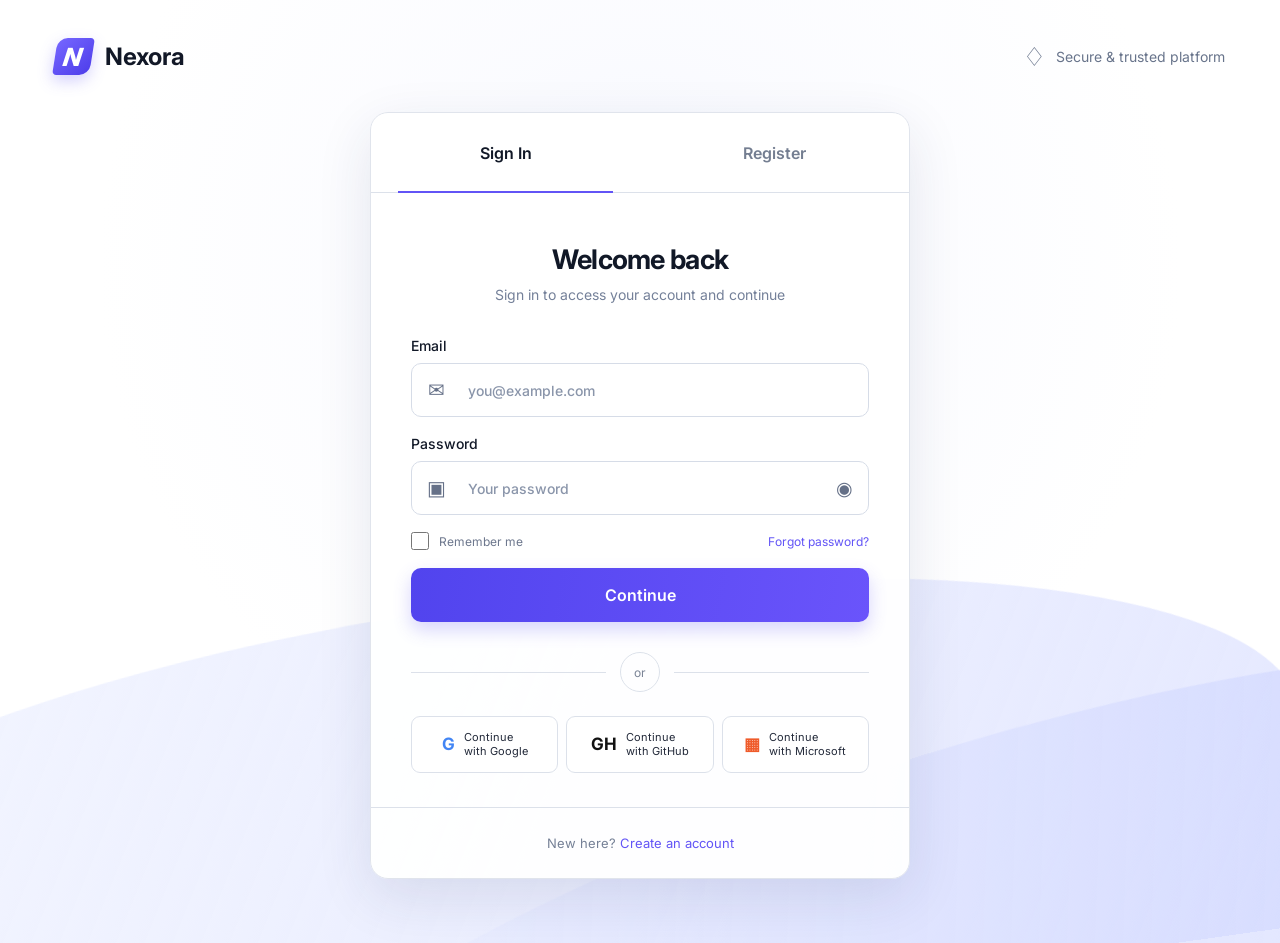
==== wwwroot/login.html @ 3cf32107 "Initial SearchSystem project" ====
<!DOCTYPE html>
<html lang="en"><head><meta charset="UTF-8"><meta name="viewport" content="width=device-width,initial-scale=1"><title>Sign in | Nexora</title><link rel="stylesheet" href="styles.css?v=2"></head>
<body class="auth-page">
<header class="site-header"><a class="brand" href="index.html"><span class="brand-mark">N</span><span>Nexora</span></a><div class="trust-badge"><span>♢</span> Secure &amp; trusted platform</div></header>
<div class="wave wave-one"></div><div class="wave wave-two"></div>
<main class="auth-shell"><section class="auth-card login-card">
<nav class="auth-tabs"><a class="active" href="login.html">Sign In</a><a href="index.html">Register</a></nav>
<div class="auth-content"><div class="form-heading"><h1>Welcome back</h1><p>Sign in to access your account and continue</p></div>
<form id="loginForm">
<label>Email<span class="field"><span class="icon">✉</span><input id="loginEmail" type="email" placeholder="you@example.com" autocomplete="email" required></span></label>
<label>Password<span class="field"><span class="icon">▣</span><input id="loginPassword" type="password" placeholder="Your password" autocomplete="current-password" required><button class="eye-toggle" type="button" data-target="loginPassword" aria-label="Show password">◉</button></span></label>
<div class="form-options"><label class="check-line"><input id="rememberMe" type="checkbox"><span>Remember me</span></label><a href="#">Forgot password?</a></div>
<p id="loginMessage" class="form-message" aria-live="polite"></p><button class="primary-button" type="submit">Continue</button>
</form><div class="divider"><span>or</span></div>
<div class="social-buttons"><button type="button"><b class="google">G</b><span>Continue<br>with Google</span></button><button type="button"><b class="github">GH</b><span>Continue<br>with GitHub</span></button><button type="button"><b class="microsoft">▦</b><span>Continue<br>with Microsoft</span></button></div>
<p class="auth-switch">New here? <a href="index.html">Create an account</a></p></div>
</section></main><script src="app.js?v=3"></script></body></html>
---- wwwroot/styles.css ----
@import url('https://fonts.googleapis.com/css2?family=Inter:wght@400;500;600;700&display=swap');
:root{--ink:#111827;--muted:#748099;--line:#dce1ea;--purple:#6254f6}*{box-sizing:border-box}body{margin:0;font-family:Inter,Segoe UI,Arial,sans-serif;color:var(--ink)}a{color:var(--purple);text-decoration:none}button,input{font:inherit}.auth-page{min-height:100vh;overflow-x:hidden;background:radial-gradient(circle at 50% 28%,#f5f7ff 0,rgba(249,250,255,.7) 24%,#fff 58%)}
.site-header{position:absolute;z-index:5;top:0;left:0;width:100%;padding:38px 4.3%;display:flex;align-items:center;justify-content:space-between}.brand{display:flex;align-items:center;gap:13px;color:#121827;font-size:24px;font-weight:700}.brand-mark{display:grid;place-items:center;width:37px;height:37px;color:white;font-size:25px;font-weight:800;font-style:italic;border-radius:10px 4px;background:linear-gradient(135deg,#7667ff,#4d3dea);box-shadow:0 6px 15px #6558f545;transform:skew(-9deg)}.trust-badge{display:flex;align-items:center;gap:10px;color:#68748b;font-size:14px}.trust-badge span{font-size:26px;transform:rotate(180deg)}
.wave{position:fixed;z-index:0;pointer-events:none;width:125%;height:48vh;left:-12%;bottom:-22%;border-radius:50% 50% 0 0;transform:rotate(-8deg)}.wave-one{background:linear-gradient(120deg,rgba(241,244,255,.82),rgba(210,216,255,.58));bottom:-15%;left:-23%}.wave-two{background:linear-gradient(110deg,rgba(237,240,255,.7),rgba(183,193,255,.47));bottom:-32%;left:12%;transform:rotate(-18deg)}
.auth-shell{position:relative;z-index:2;min-height:100vh;padding:112px 24px 64px;display:grid;place-items:center}.auth-card{width:min(100%,540px);overflow:hidden;background:rgba(255,255,255,.94);border:1px solid #e0e4ec;border-radius:18px;box-shadow:0 18px 55px rgba(38,48,93,.11)}.auth-tabs{height:80px;display:grid;grid-template-columns:1fr 1fr;border-bottom:1px solid var(--line)}.auth-tabs a{position:relative;display:grid;place-items:center;color:#747e91;font-weight:600}.auth-tabs a.active{color:var(--ink)}.auth-tabs a.active:after{content:"";position:absolute;height:2px;left:10%;right:10%;bottom:-1px;background:var(--purple)}
.auth-content{padding:40px 40px 30px}.form-heading{text-align:center;margin-bottom:34px}.form-heading h1{margin:0 0 10px;font-size:27px;letter-spacing:-.7px}.form-heading p{margin:0;color:var(--muted);font-size:14px}form{display:grid;gap:18px}form>label,.field-row label{display:grid;gap:9px;font-size:14px;font-weight:500}.field{height:54px;display:flex;align-items:center;border:1px solid #d6dce7;border-radius:10px;background:#fff;transition:.2s}.field:focus-within{border-color:#7b6ef7;box-shadow:0 0 0 3px #6558f517}.field .icon{width:48px;flex:none;text-align:center;color:#667188;font-size:20px;font-weight:400}.field input{width:100%;height:100%;min-width:0;padding:0 8px;border:0;outline:0;color:#192033;background:transparent}.field input::placeholder{color:#8a95aa}.eye-toggle{width:48px;height:100%;flex:none;border:0;color:#657087;background:transparent;cursor:pointer;font-size:19px}.field-row{display:grid;grid-template-columns:1.35fr .8fr;gap:14px}
.check-line{display:flex!important;align-items:center;grid-template-columns:none!important;gap:10px!important;color:#6d778d;font-size:12px!important;font-weight:400!important;cursor:pointer}.check-line input{width:18px;height:18px;margin:0;accent-color:var(--purple)}.form-options{display:flex;justify-content:space-between;align-items:center;margin-top:-1px;font-size:12px}.form-message{display:none;min-height:0;margin:-7px 0;padding:9px 12px;border-radius:8px;font-size:12px}.form-message:not(:empty){display:block}.form-message.success{color:#087443;background:#ecfdf3}.form-message.error{color:#b42318;background:#fef3f2}.primary-button{height:54px;border:0;border-radius:10px;color:white;background:linear-gradient(100deg,#5144ee,#6a54fb);box-shadow:0 8px 18px #5c4ff43d;font-weight:600;cursor:pointer;transition:.2s}.primary-button:hover{transform:translateY(-1px);box-shadow:0 10px 23px #5c4ff552}.primary-button:disabled{opacity:.65;cursor:wait}.auth-switch{margin:28px 0 0;text-align:center;color:#758096;font-size:13px}
.divider{display:flex;align-items:center;gap:14px;margin:30px 0 24px;color:#7b8496;font-size:12px}.divider:before,.divider:after{content:"";flex:1;height:1px;background:var(--line)}.divider span{display:grid;place-items:center;width:40px;height:40px;border:1px solid var(--line);border-radius:50%}.social-buttons{display:grid;grid-template-columns:repeat(3,1fr);gap:8px}.social-buttons button{min-height:57px;display:flex;align-items:center;justify-content:center;gap:9px;padding:7px;border:1px solid var(--line);border-radius:9px;color:#222939;background:#fff;cursor:pointer;font-size:11px;text-align:left;line-height:1.25}.social-buttons b{font-size:17px}.google{color:#4285f4}.github{color:#111}.microsoft{color:#ef5b2a}.login-card .auth-content{padding-top:50px}.login-card .auth-switch{margin:34px -40px -30px;padding:27px;border-top:1px solid var(--line)}
.introduction-page{min-height:100vh;display:grid;place-items:center;padding:24px;background:#f6f7ff}.introduction-card{max-width:620px;padding:48px;text-align:center;background:#fff;border-radius:18px;box-shadow:0 18px 55px #26305d1c}.introduction-card h1{font-size:36px}.introduction-card p{color:var(--muted);line-height:1.6}.eyebrow{color:var(--purple)!important;font-weight:700;text-transform:uppercase;letter-spacing:.12em}.button-link{display:inline-block;padding:14px 24px;color:#fff;border-radius:10px;background:var(--purple)}
@media(max-width:650px){.site-header{position:relative;padding:24px}.trust-badge{display:none}.auth-shell{min-height:auto;padding:12px 14px 40px}.auth-content{padding:30px 22px 24px}.auth-tabs{height:65px}.field-row{grid-template-columns:1fr}.login-card .auth-content{padding-top:34px}.login-card .auth-switch{margin:28px -22px -24px}.social-buttons{grid-template-columns:1fr}.social-buttons button br{display:none}.form-heading h1{font-size:24px}}
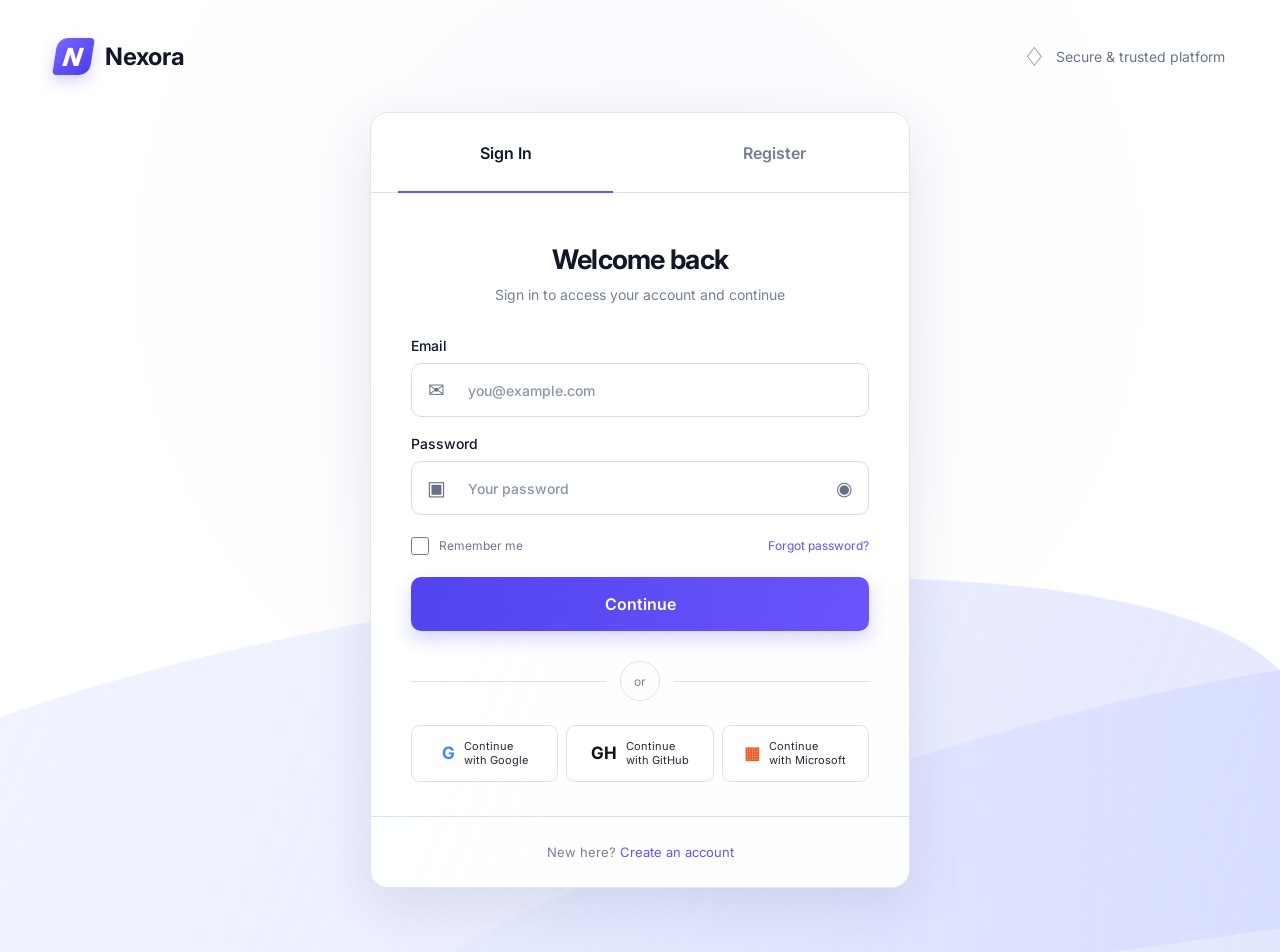
==== commit a5b22517: "Add favorites and password recovery features" ====
--- a/wwwroot/login.html
+++ b/wwwroot/login.html
@@ -9,9 +9,9 @@
 <form id="loginForm">
 <label>Email<span class="field"><span class="icon">✉</span><input id="loginEmail" type="email" placeholder="you@example.com" autocomplete="email" required></span></label>
 <label>Password<span class="field"><span class="icon">▣</span><input id="loginPassword" type="password" placeholder="Your password" autocomplete="current-password" required><button class="eye-toggle" type="button" data-target="loginPassword" aria-label="Show password">◉</button></span></label>
-<div class="form-options"><label class="check-line"><input id="rememberMe" type="checkbox"><span>Remember me</span></label><a href="#">Forgot password?</a></div>
+<div class="form-options"><label class="check-line"><input id="rememberMe" type="checkbox"><span>Remember me</span></label><a class="forgot-password-link" href="/verify-code.html" onclick="window.location.assign('/verify-code.html'); return false;">Forgot password?</a></div>
 <p id="loginMessage" class="form-message" aria-live="polite"></p><button class="primary-button" type="submit">Continue</button>
 </form><div class="divider"><span>or</span></div>
 <div class="social-buttons"><button type="button"><b class="google">G</b><span>Continue<br>with Google</span></button><button type="button"><b class="github">GH</b><span>Continue<br>with GitHub</span></button><button type="button"><b class="microsoft">▦</b><span>Continue<br>with Microsoft</span></button></div>
 <p class="auth-switch">New here? <a href="index.html">Create an account</a></p></div>
-</section></main><script src="app.js?v=3"></script></body></html>
+</section></main><script src="app.js?v=5"></script></body></html>
--- a/wwwroot/styles.css
+++ b/wwwroot/styles.css
@@ -4,7 +4,10 @@
 .wave{position:fixed;z-index:0;pointer-events:none;width:125%;height:48vh;left:-12%;bottom:-22%;border-radius:50% 50% 0 0;transform:rotate(-8deg)}.wave-one{background:linear-gradient(120deg,rgba(241,244,255,.82),rgba(210,216,255,.58));bottom:-15%;left:-23%}.wave-two{background:linear-gradient(110deg,rgba(237,240,255,.7),rgba(183,193,255,.47));bottom:-32%;left:12%;transform:rotate(-18deg)}
 .auth-shell{position:relative;z-index:2;min-height:100vh;padding:112px 24px 64px;display:grid;place-items:center}.auth-card{width:min(100%,540px);overflow:hidden;background:rgba(255,255,255,.94);border:1px solid #e0e4ec;border-radius:18px;box-shadow:0 18px 55px rgba(38,48,93,.11)}.auth-tabs{height:80px;display:grid;grid-template-columns:1fr 1fr;border-bottom:1px solid var(--line)}.auth-tabs a{position:relative;display:grid;place-items:center;color:#747e91;font-weight:600}.auth-tabs a.active{color:var(--ink)}.auth-tabs a.active:after{content:"";position:absolute;height:2px;left:10%;right:10%;bottom:-1px;background:var(--purple)}
 .auth-content{padding:40px 40px 30px}.form-heading{text-align:center;margin-bottom:34px}.form-heading h1{margin:0 0 10px;font-size:27px;letter-spacing:-.7px}.form-heading p{margin:0;color:var(--muted);font-size:14px}form{display:grid;gap:18px}form>label,.field-row label{display:grid;gap:9px;font-size:14px;font-weight:500}.field{height:54px;display:flex;align-items:center;border:1px solid #d6dce7;border-radius:10px;background:#fff;transition:.2s}.field:focus-within{border-color:#7b6ef7;box-shadow:0 0 0 3px #6558f517}.field .icon{width:48px;flex:none;text-align:center;color:#667188;font-size:20px;font-weight:400}.field input{width:100%;height:100%;min-width:0;padding:0 8px;border:0;outline:0;color:#192033;background:transparent}.field input::placeholder{color:#8a95aa}.eye-toggle{width:48px;height:100%;flex:none;border:0;color:#657087;background:transparent;cursor:pointer;font-size:19px}.field-row{display:grid;grid-template-columns:1.35fr .8fr;gap:14px}
-.check-line{display:flex!important;align-items:center;grid-template-columns:none!important;gap:10px!important;color:#6d778d;font-size:12px!important;font-weight:400!important;cursor:pointer}.check-line input{width:18px;height:18px;margin:0;accent-color:var(--purple)}.form-options{display:flex;justify-content:space-between;align-items:center;margin-top:-1px;font-size:12px}.form-message{display:none;min-height:0;margin:-7px 0;padding:9px 12px;border-radius:8px;font-size:12px}.form-message:not(:empty){display:block}.form-message.success{color:#087443;background:#ecfdf3}.form-message.error{color:#b42318;background:#fef3f2}.primary-button{height:54px;border:0;border-radius:10px;color:white;background:linear-gradient(100deg,#5144ee,#6a54fb);box-shadow:0 8px 18px #5c4ff43d;font-weight:600;cursor:pointer;transition:.2s}.primary-button:hover{transform:translateY(-1px);box-shadow:0 10px 23px #5c4ff552}.primary-button:disabled{opacity:.65;cursor:wait}.auth-switch{margin:28px 0 0;text-align:center;color:#758096;font-size:13px}
+.check-line{display:flex!important;align-items:center;grid-template-columns:none!important;gap:10px!important;color:#6d778d;font-size:12px!important;font-weight:400!important;cursor:pointer}.check-line input{width:18px;height:18px;margin:0;accent-color:var(--purple)}.form-options{display:flex;justify-content:space-between;align-items:center;margin-top:-1px;font-size:12px}.forgot-password-link{position:relative;z-index:1;display:inline-block;padding:6px 0}.form-message{display:none;min-height:0;margin:-7px 0;padding:9px 12px;border-radius:8px;font-size:12px}.form-message:not(:empty){display:block}.form-message.success{color:#087443;background:#ecfdf3}.form-message.error{color:#b42318;background:#fef3f2}.primary-button{height:54px;border:0;border-radius:10px;color:white;background:linear-gradient(100deg,#5144ee,#6a54fb);box-shadow:0 8px 18px #5c4ff43d;font-weight:600;cursor:pointer;transition:.2s}.primary-button:hover{transform:translateY(-1px);box-shadow:0 10px 23px #5c4ff552}.primary-button:disabled{opacity:.65;cursor:wait}.auth-switch{margin:28px 0 0;text-align:center;color:#758096;font-size:13px}
 .divider{display:flex;align-items:center;gap:14px;margin:30px 0 24px;color:#7b8496;font-size:12px}.divider:before,.divider:after{content:"";flex:1;height:1px;background:var(--line)}.divider span{display:grid;place-items:center;width:40px;height:40px;border:1px solid var(--line);border-radius:50%}.social-buttons{display:grid;grid-template-columns:repeat(3,1fr);gap:8px}.social-buttons button{min-height:57px;display:flex;align-items:center;justify-content:center;gap:9px;padding:7px;border:1px solid var(--line);border-radius:9px;color:#222939;background:#fff;cursor:pointer;font-size:11px;text-align:left;line-height:1.25}.social-buttons b{font-size:17px}.google{color:#4285f4}.github{color:#111}.microsoft{color:#ef5b2a}.login-card .auth-content{padding-top:50px}.login-card .auth-switch{margin:34px -40px -30px;padding:27px;border-top:1px solid var(--line)}
 .introduction-page{min-height:100vh;display:grid;place-items:center;padding:24px;background:#f6f7ff}.introduction-card{max-width:620px;padding:48px;text-align:center;background:#fff;border-radius:18px;box-shadow:0 18px 55px #26305d1c}.introduction-card h1{font-size:36px}.introduction-card p{color:var(--muted);line-height:1.6}.eyebrow{color:var(--purple)!important;font-weight:700;text-transform:uppercase;letter-spacing:.12em}.button-link{display:inline-block;padding:14px 24px;color:#fff;border-radius:10px;background:var(--purple)}
+.verification-card{max-width:540px}.verification-card .auth-content{padding:34px 40px 44px}.back-link{display:inline-block;margin-bottom:26px;color:#69748b;font-size:13px}.verification-icon{display:grid;place-items:center;width:58px;height:58px;margin:0 auto 20px;border-radius:50%;color:var(--purple);background:#f0eeff;font-size:25px}.verification-card .form-heading{margin-bottom:30px}.code-inputs{display:grid;grid-template-columns:repeat(6,1fr);gap:10px}.code-input{width:100%;min-width:0;aspect-ratio:1/1.15;border:1px solid #d6dce7;border-radius:10px;outline:0;color:var(--ink);background:#fff;text-align:center;font-size:24px;font-weight:700;caret-color:var(--purple);transition:.2s}.code-input:focus{border-color:#7b6ef7;box-shadow:0 0 0 3px #6558f517}.verification-card .form-message{margin:0}.verification-card .primary-button{width:100%}
+.verification-email-label{font-size:14px;font-weight:500}.verification-email-row{display:grid;grid-template-columns:minmax(0,1fr) auto;gap:10px}.secondary-button{min-width:112px;padding:0 18px;border:1px solid #cfc9ff;border-radius:10px;color:var(--purple);background:#f5f3ff;font-weight:600;cursor:pointer;transition:.2s}.secondary-button:hover{background:#ece9ff}.secondary-button:disabled{opacity:.65;cursor:wait}.code-section{display:grid;gap:10px;margin-top:4px}.code-section-heading{display:flex;align-items:center;justify-content:space-between;font-size:14px;font-weight:500}.code-section-heading button{padding:0;border:0;color:var(--purple);background:transparent;font-size:12px;cursor:pointer}
 @media(max-width:650px){.site-header{position:relative;padding:24px}.trust-badge{display:none}.auth-shell{min-height:auto;padding:12px 14px 40px}.auth-content{padding:30px 22px 24px}.auth-tabs{height:65px}.field-row{grid-template-columns:1fr}.login-card .auth-content{padding-top:34px}.login-card .auth-switch{margin:28px -22px -24px}.social-buttons{grid-template-columns:1fr}.social-buttons button br{display:none}.form-heading h1{font-size:24px}}
+@media(max-width:480px){.verification-card .auth-content{padding:28px 20px 34px}.verification-email-row{grid-template-columns:1fr}.secondary-button{height:48px}.code-inputs{gap:6px}.code-input{font-size:20px;border-radius:8px}}
